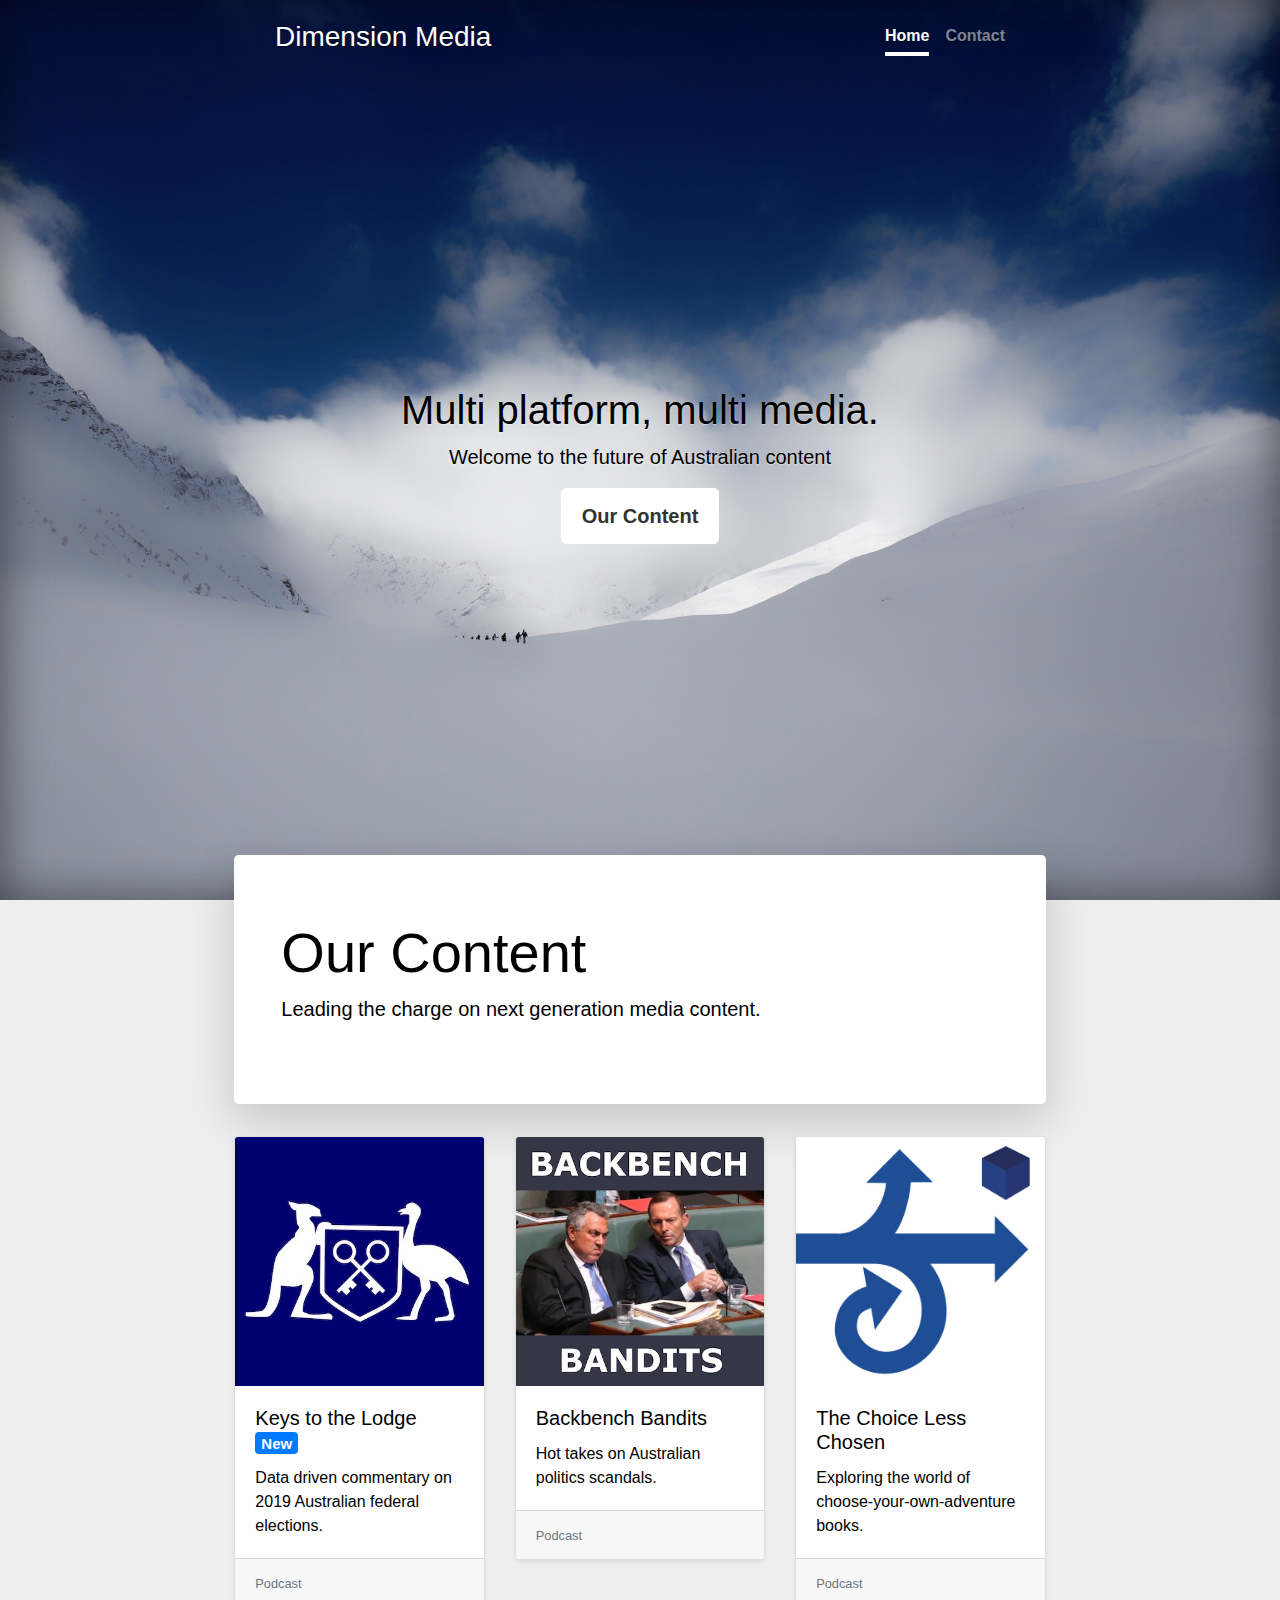
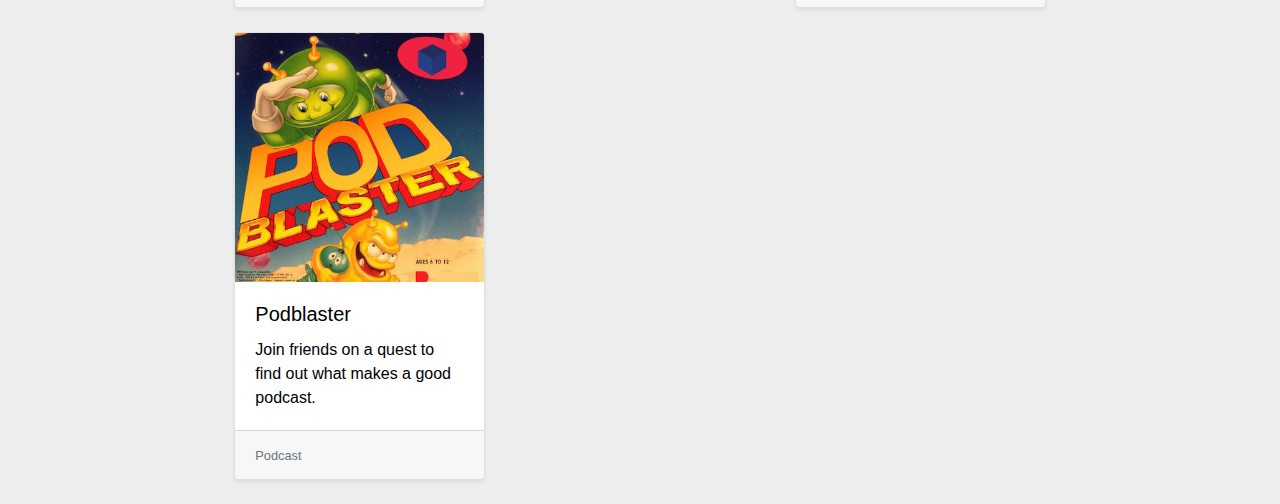
==== index.html @ 2ff3bc24 "Index" ====
<!doctype html>
<html lang="en">
<head>
    <meta charset="utf-8">
    <meta name="viewport" content="width=device-width, initial-scale=1, shrink-to-fit=no">
    <meta name="description" content="">
    <meta name="author" content="">
    <!--<link rel="icon" href="../../../../favicon.ico">-->

    <title>Dimension Media</title>

    <link href="css/bootstrap.min.css" rel="stylesheet">
    <link href="css/base.css" rel="stylesheet">
    
    <link href="css/index.css" rel="stylesheet">

</head>

<body>
<header>
    <div class="container">
        <div class="row pt-3">
            <div class="offset-md-2 col-md-8 my-1">
                <h3 class="masthead-brand">Dimension Media</h3>
                <nav class="nav nav-masthead justify-content-center">
                    <a class="nav-link active" href="index">Home</a>
                    <a class="nav-link " href="contact">Contact</a>
                </nav>
            </div>
        </div>
    </div>
</header>

<main role="main" class="cover">
    
    <div class="row h-100 splash">
        <div class="text-center col-sm-12 my-auto">
            <h1 class="cover-heading">Multi platform, multi media.</h1>
            <p class="lead">Welcome to the future of Australian content</p>
            <p class="lead">
                <a href="#shows" class="btn btn-lg btn-secondary">Our Content</a>
            </p>
        </div>
    </div>
    <div id="shows" class="row shows">
        <div class="col-md-8 offset-md-2">
            <div class="jumbotron shadow-lg">
                <div class="container">
                    <h1 class="display-4">Our Content</h1>
                    <p class="lead">Leading the charge on next generation media content.</p>
                </div>
            </div>
            <div class="row">
                
                    <div class="col-sm-4 mb-4">
                        <div class="card shadow-sm">
                            <img class="card-img-top"
                                 src="images/keys.jpg"
                                 alt="Keys to the Lodge">
                            <div class="card-body">
                                <h5 class="card-title">Keys to the Lodge <span class="badge badge-primary">New</span></h5>
                                <p class="card-text">Data driven commentary on 2019 Australian federal elections.</p>
                            </div>
                            <div class="card-footer">
                                <small class="text-muted">Podcast</small>
                            </div>
                        </div>
                    </div>
                
                    <div class="col-sm-4 mb-4">
                        <div class="card shadow-sm">
                            <img class="card-img-top"
                                 src="images/backbench.jpg"
                                 alt="Backbench Bandits">
                            <div class="card-body">
                                <h5 class="card-title">Backbench Bandits</h5>
                                <p class="card-text">Hot takes on Australian politics scandals.</p>
                            </div>
                            <div class="card-footer">
                                <small class="text-muted">Podcast</small>
                            </div>
                        </div>
                    </div>
                
                    <div class="col-sm-4 mb-4">
                        <div class="card shadow-sm">
                            <img class="card-img-top"
                                 src="images/choice.jpg"
                                 alt="The Choice Less Chosen">
                            <div class="card-body">
                                <h5 class="card-title">The Choice Less Chosen</h5>
                                <p class="card-text">Exploring the world of choose-your-own-adventure books.</p>
                            </div>
                            <div class="card-footer">
                                <small class="text-muted">Podcast</small>
                            </div>
                        </div>
                    </div>
                
                    <div class="col-sm-4 mb-4">
                        <div class="card shadow-sm">
                            <img class="card-img-top"
                                 src="images/podblasters.jpg"
                                 alt="Podblaster">
                            <div class="card-body">
                                <h5 class="card-title">Podblaster</h5>
                                <p class="card-text">Join friends on a quest to find out what makes a good podcast.</p>
                            </div>
                            <div class="card-footer">
                                <small class="text-muted">Podcast</small>
                            </div>
                        </div>
                    </div>
                
            </div>
        </div>
    </div>

</main>

<footer class="mastfoot">
    <div>
        
    </div>
</footer>
<script src="js/bootstrap.min.js"></script>
</body>
</html>
---- css/base.css ----
/*
 * Globals
 */

/* Links */
a,
a:focus,
a:hover {
    color: #fff;
}

/* Custom default button */
.btn-secondary,
.btn-secondary:hover,
.btn-secondary:focus {
    color: #333;
    text-shadow: none; /* Prevent inheritance from `body` */
    background-color: #fff;
    border: .05rem solid #fff;
}


/*
 * Base structure
 */

html,
body {
    height: 100%;
    scroll-behavior: smooth;
}

/*
 * Header
 */
.masthead {
    margin-bottom: 2rem;
}

.masthead-brand {
    margin-bottom: 0;
}

.nav-masthead .nav-link {
    padding: .25rem 0;
    font-weight: 700;
    color: rgba(255, 255, 255, .5);
    background-color: transparent;
    border-bottom: .25rem solid transparent;
}

.nav-masthead .nav-link:hover,
.nav-masthead .nav-link:focus {
    border-bottom-color: rgba(255, 255, 255, .25);
}

.nav-masthead .nav-link + .nav-link {
    margin-left: 1rem;
}

.nav-masthead .active {
    color: #fff;
    border-bottom-color: #fff;
}

@media (min-width: 48em) {
    .masthead-brand {
        float: left;
    }
    .nav-masthead {
        float: right;
    }
}


/*
 * Cover
 */
.cover {
    padding: 0 1.5rem;
}
.cover .btn-lg {
    padding: .75rem 1.25rem;
    font-weight: 700;
}


/*
 * Footer
 */
.mastfoot {
    color: rgba(255, 255, 255, .5);
}
---- css/index.css ----
html,
body {
    background-color: #eee;
    box-shadow: inset 0 0 3rem rgba(0, 0, 0, .5);
}

body {
    background: url('../images/snow.jpg') no-repeat center center fixed;
    -webkit-background-size: cover;
    -moz-background-size: cover;
    -o-background-size: cover;
    background-size: cover;
}

main {
    color: #000;
    height: 85%;
}

header {
    height: 10%;
    color: #fff;
    text-shadow: 0 .05rem .1rem rgba(0, 0, 0, .5);

}

.splash {
    text-shadow: 0 .05rem .1rem rgba(255, 255, 255, .5);
}

.jumbotron {
    background-color: #fff;
}
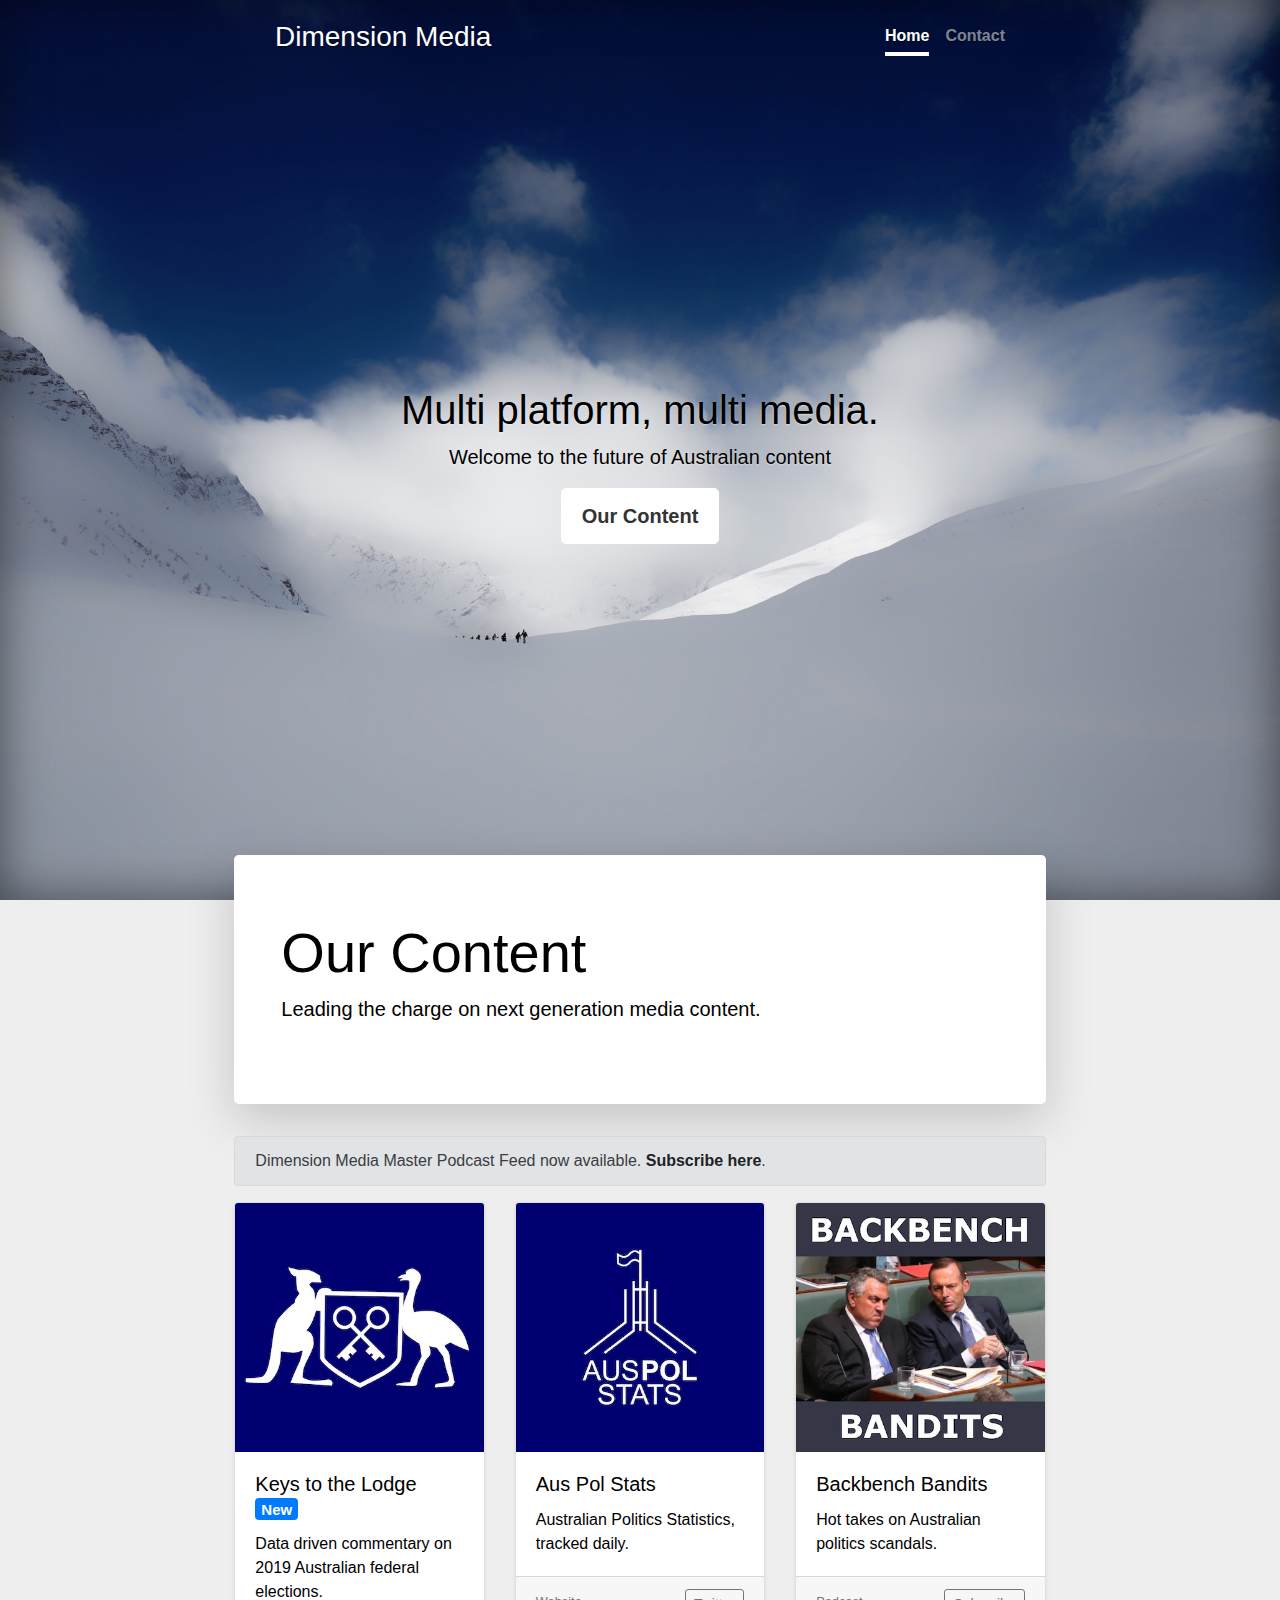
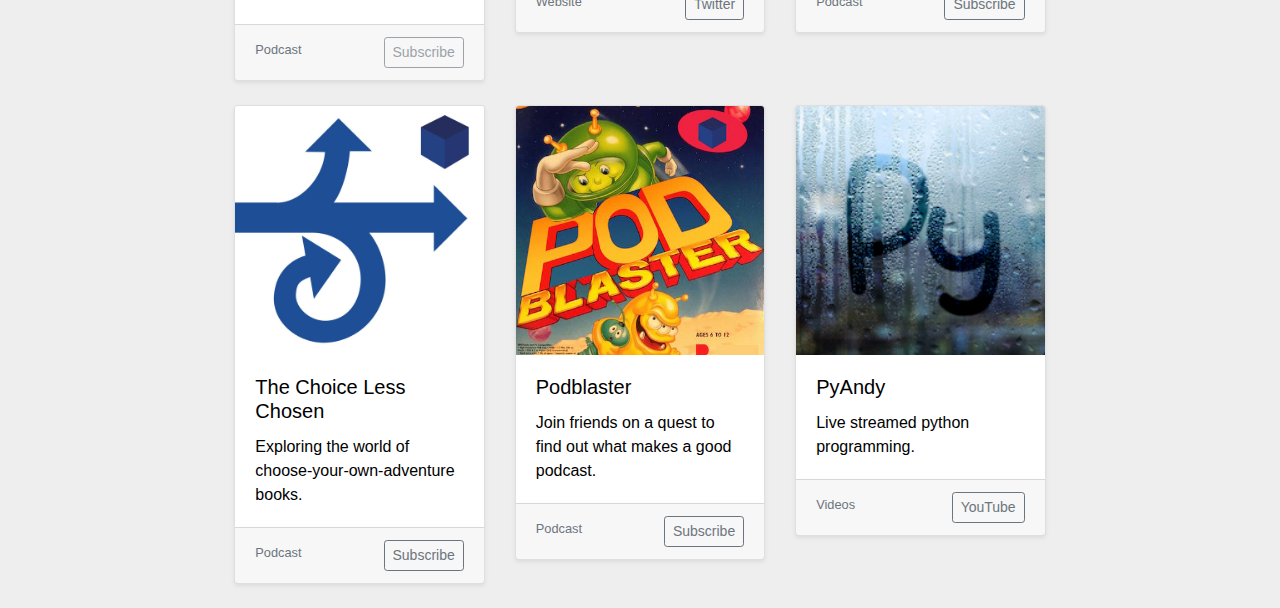
==== commit 3b0f8b56: "Content" ====
--- a/index.html
+++ b/index.html
@@ -50,6 +50,9 @@
                     <p class="lead">Leading the charge on next generation media content.</p>
                 </div>
             </div>
+            <div class="alert alert-secondary" role="alert">
+                Dimension Media Master Podcast Feed now available. <a href="#" class="alert-link">Subscribe here</a>.
+            </div>
             <div class="row">
                 
                     <div class="col-sm-4 mb-4">
@@ -58,11 +61,39 @@
                                  src="images/keys.jpg"
                                  alt="Keys to the Lodge">
                             <div class="card-body">
-                                <h5 class="card-title">Keys to the Lodge <span class="badge badge-primary">New</span></h5>
+                                <h5 class="card-title">Keys to the Lodge
+                                    <span class="badge badge-primary">New</span></h5>
                                 <p class="card-text">Data driven commentary on 2019 Australian federal elections.</p>
                             </div>
                             <div class="card-footer">
                                 <small class="text-muted">Podcast</small>
+                                <a href=""
+                                   role="button"
+                                   class="btn btn-sm btn-outline-secondary float-right disabled"
+                                >
+                                    Subscribe
+                                </a>
+                            </div>
+                        </div>
+                    </div>
+                
+                    <div class="col-sm-4 mb-4">
+                        <div class="card shadow-sm">
+                            <img class="card-img-top"
+                                 src="images/aps.jpg"
+                                 alt="Aus Pol Stats">
+                            <div class="card-body">
+                                <h5 class="card-title">Aus Pol Stats</h5>
+                                <p class="card-text">Australian Politics Statistics, tracked daily.</p>
+                            </div>
+                            <div class="card-footer">
+                                <small class="text-muted">Website</small>
+                                <a href="https://twitter.com/AusPolStats?lang=en"
+                                   role="button"
+                                   class="btn btn-sm btn-outline-secondary float-right"
+                                >
+                                    Twitter
+                                </a>
                             </div>
                         </div>
                     </div>
@@ -78,6 +109,12 @@
                             </div>
                             <div class="card-footer">
                                 <small class="text-muted">Podcast</small>
+                                <a href="https://pod.link/1433761688"
+                                   role="button"
+                                   class="btn btn-sm btn-outline-secondary float-right"
+                                >
+                                    Subscribe
+                                </a>
                             </div>
                         </div>
                     </div>
@@ -93,6 +130,12 @@
                             </div>
                             <div class="card-footer">
                                 <small class="text-muted">Podcast</small>
+                                <a href="https://pod.link/1220812943"
+                                   role="button"
+                                   class="btn btn-sm btn-outline-secondary float-right"
+                                >
+                                    Subscribe
+                                </a>
                             </div>
                         </div>
                     </div>
@@ -108,6 +151,33 @@
                             </div>
                             <div class="card-footer">
                                 <small class="text-muted">Podcast</small>
+                                <a href="https://pod.link/1187823014"
+                                   role="button"
+                                   class="btn btn-sm btn-outline-secondary float-right"
+                                >
+                                    Subscribe
+                                </a>
+                            </div>
+                        </div>
+                    </div>
+                
+                    <div class="col-sm-4 mb-4">
+                        <div class="card shadow-sm">
+                            <img class="card-img-top"
+                                 src="images/pyandy.jpg"
+                                 alt="PyAndy">
+                            <div class="card-body">
+                                <h5 class="card-title">PyAndy</h5>
+                                <p class="card-text">Live streamed python programming.</p>
+                            </div>
+                            <div class="card-footer">
+                                <small class="text-muted">Videos</small>
+                                <a href="https://www.youtube.com/channel/UCT0oEArSloMLL_URLyy2HfA"
+                                   role="button"
+                                   class="btn btn-sm btn-outline-secondary float-right"
+                                >
+                                    YouTube
+                                </a>
                             </div>
                         </div>
                     </div>
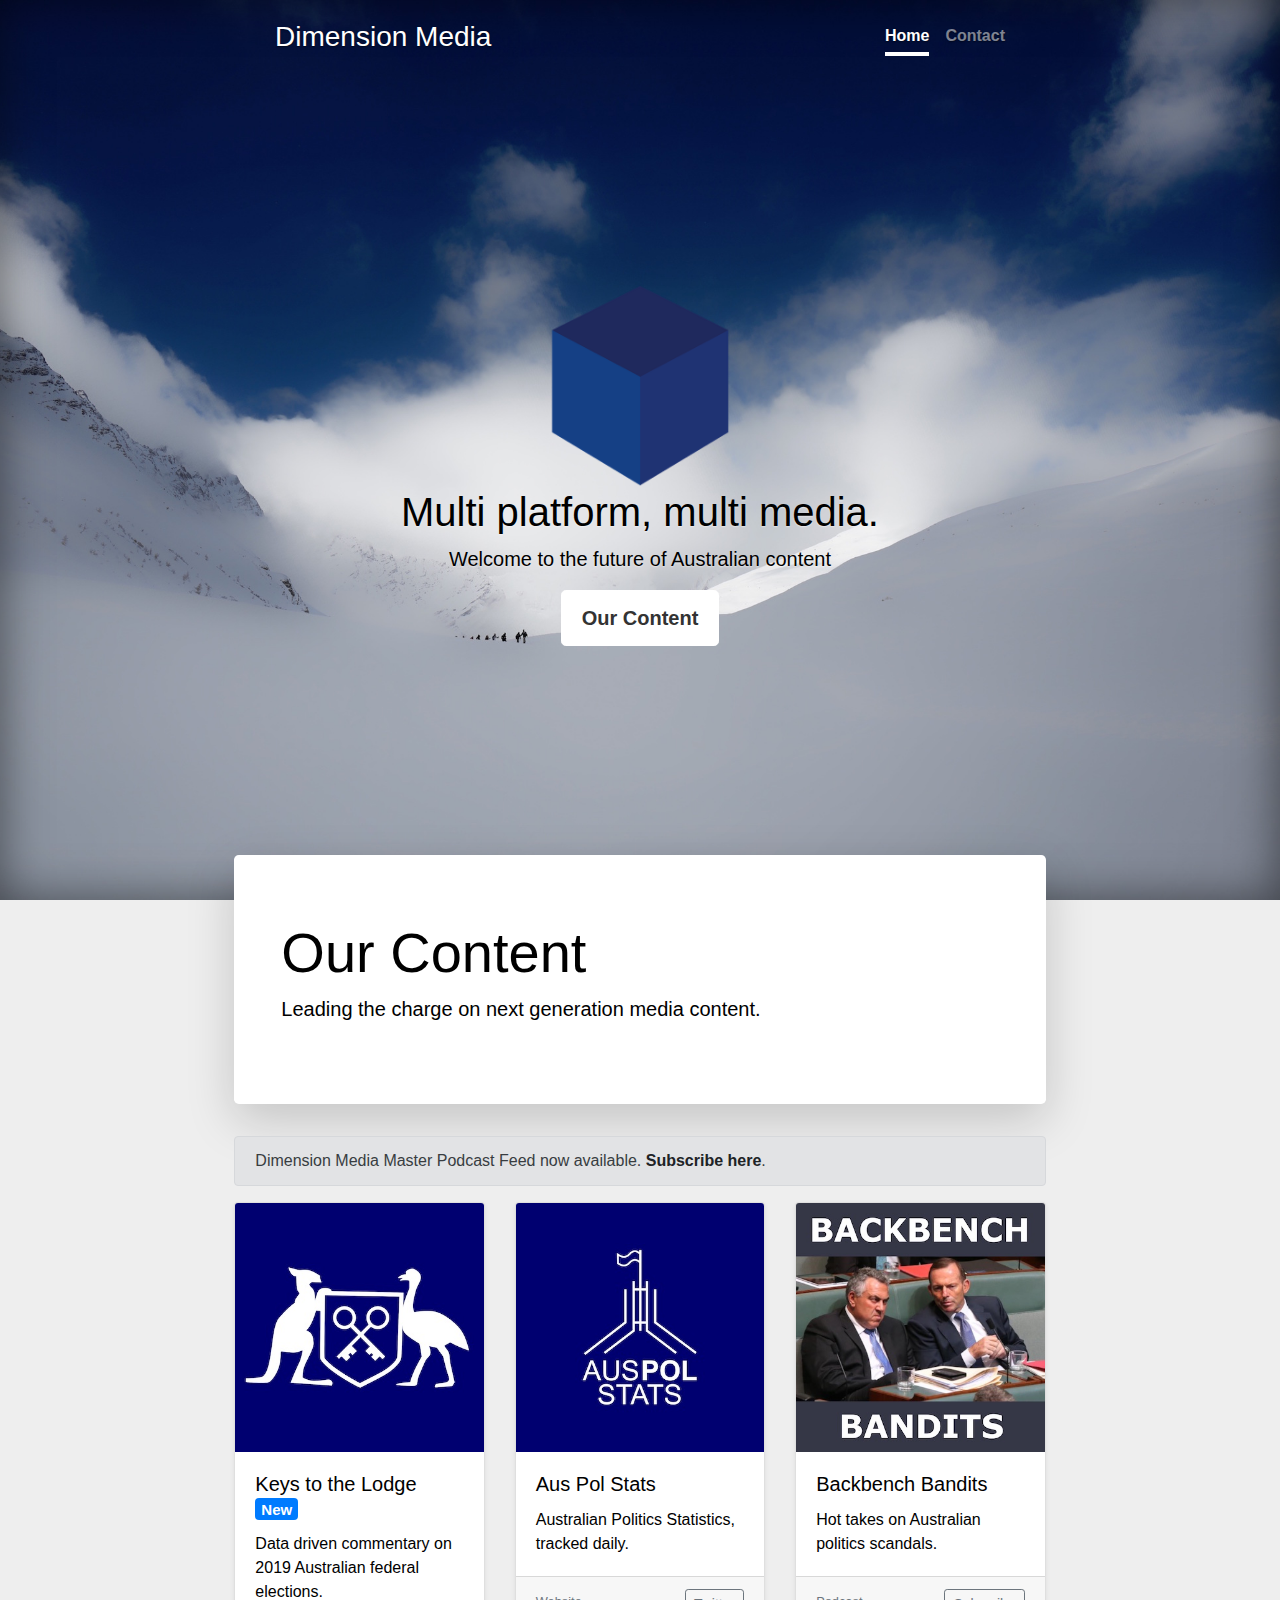
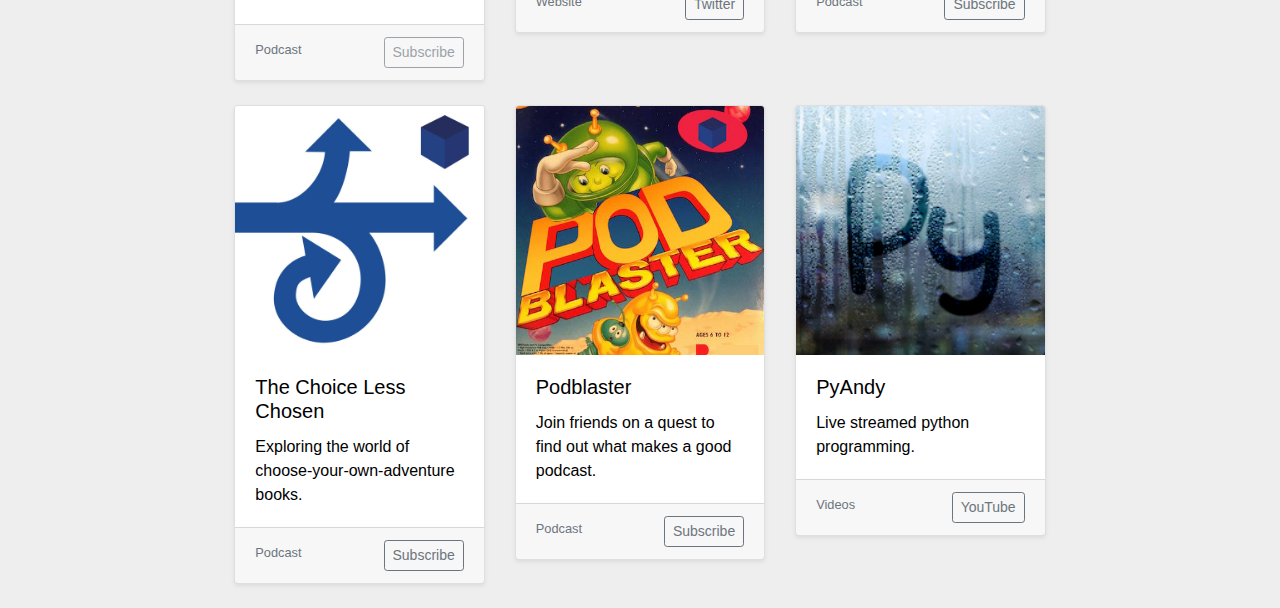
==== commit c3d65dac: "Logo" ====
--- a/index.html
+++ b/index.html
@@ -35,6 +35,7 @@
     
     <div class="row h-100 splash">
         <div class="text-center col-sm-12 my-auto">
+            <img src="images/logo.png" style="max-width: 15%">
             <h1 class="cover-heading">Multi platform, multi media.</h1>
             <p class="lead">Welcome to the future of Australian content</p>
             <p class="lead">
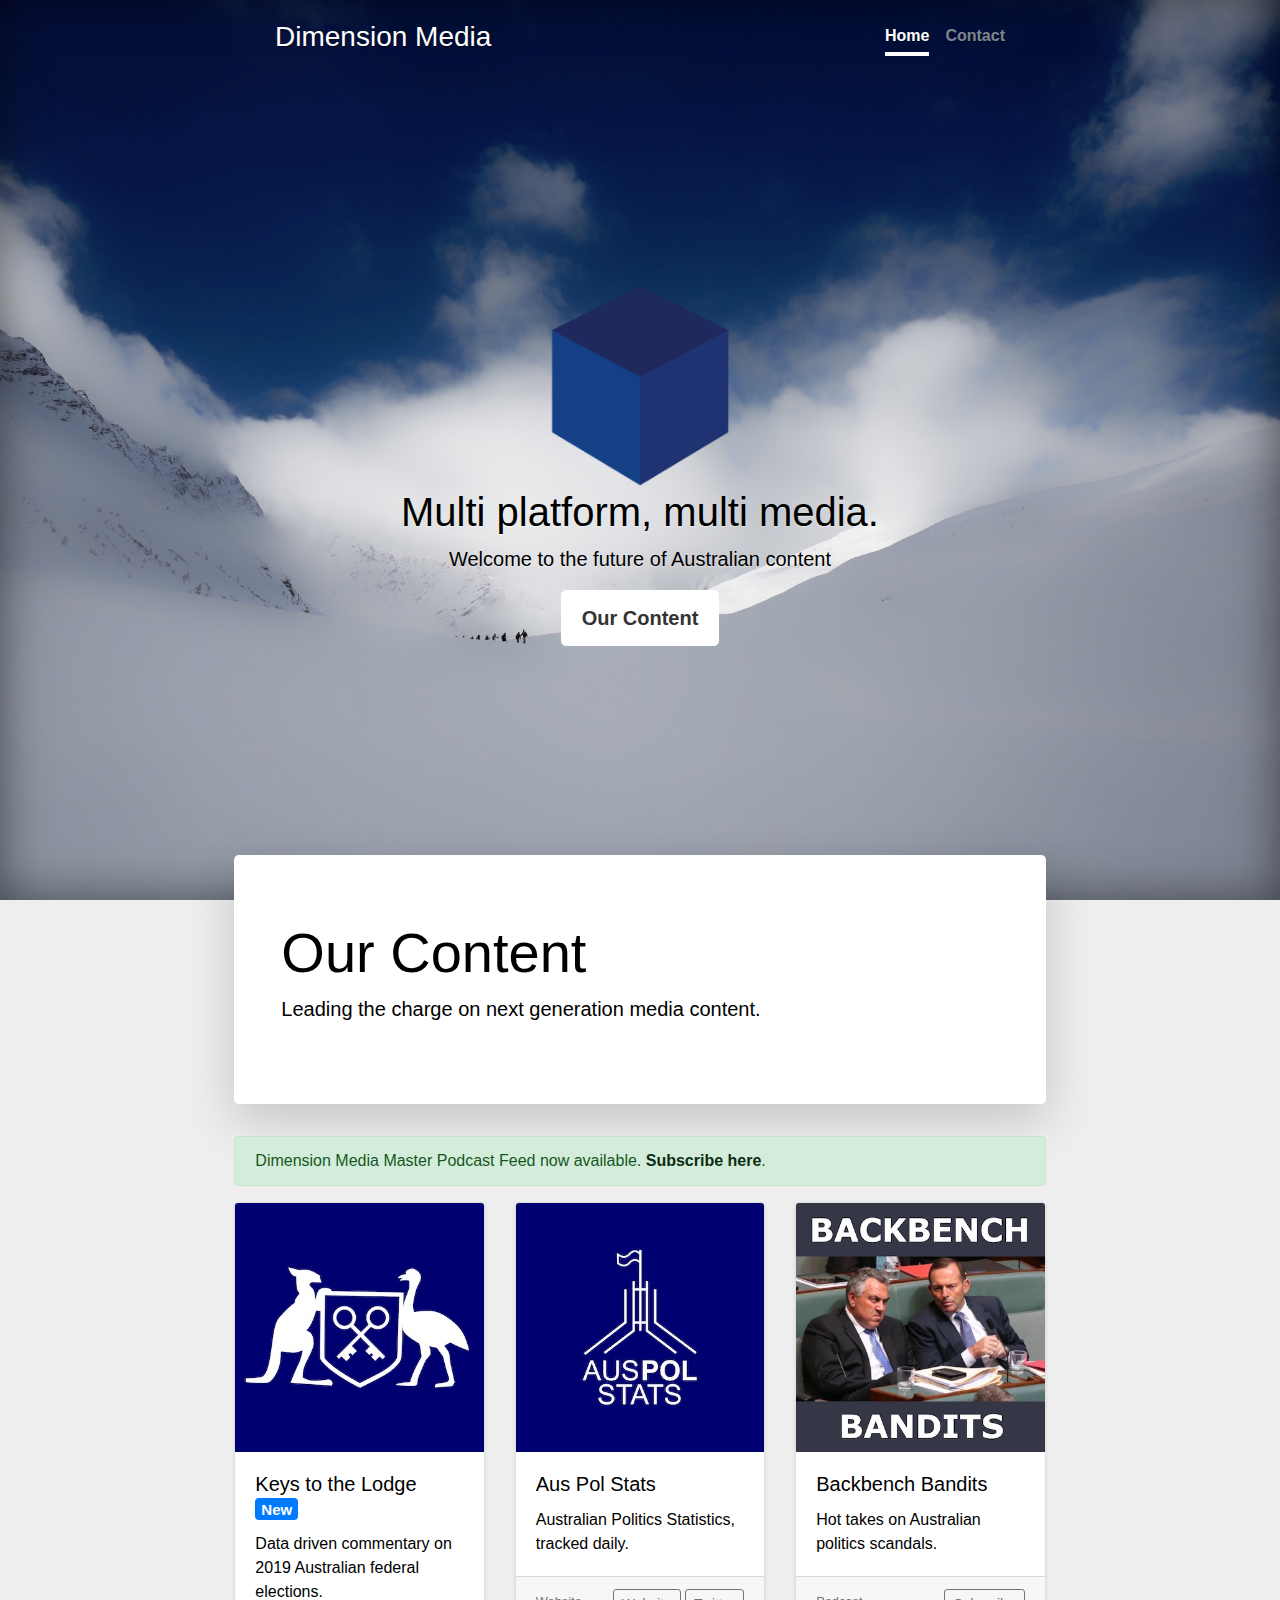
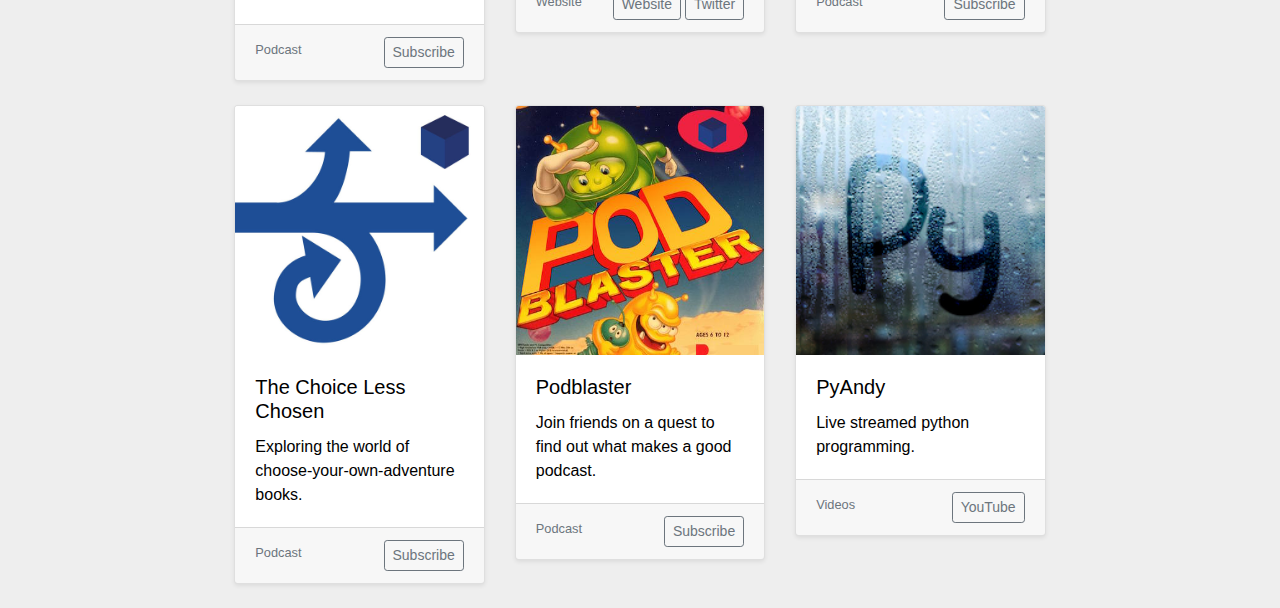
==== commit eb3f1955: "Adding new links" ====
--- a/index.html
+++ b/index.html
@@ -51,8 +51,8 @@
                     <p class="lead">Leading the charge on next generation media content.</p>
                 </div>
             </div>
-            <div class="alert alert-secondary" role="alert">
-                Dimension Media Master Podcast Feed now available. <a href="#" class="alert-link">Subscribe here</a>.
+            <div class="alert alert-success" role="alert">
+                Dimension Media Master Podcast Feed now available. <a href="https://pod.link/1447037359" class="alert-link">Subscribe here</a>.
             </div>
             <div class="row">
                 
@@ -68,12 +68,14 @@
                             </div>
                             <div class="card-footer">
                                 <small class="text-muted">Podcast</small>
-                                <a href=""
-                                   role="button"
-                                   class="btn btn-sm btn-outline-secondary float-right disabled"
-                                >
-                                    Subscribe
-                                </a>
+                                <a href="https://pod.link/1447060366"
+                                   role="button"
+                                   class="btn btn-sm btn-outline-secondary float-right"
+                                >
+                                    Subscribe
+                                </a>
+
+                                
                             </div>
                         </div>
                     </div>
@@ -95,6 +97,15 @@
                                 >
                                     Twitter
                                 </a>
+
+                                
+                                    <a href="https://auspolstats.com"
+                                       role="button"
+                                       class="btn btn-sm btn-outline-secondary float-right mr-1"
+                                    >
+                                        Website
+                                    </a>
+                                
                             </div>
                         </div>
                     </div>
@@ -116,6 +127,8 @@
                                 >
                                     Subscribe
                                 </a>
+
+                                
                             </div>
                         </div>
                     </div>
@@ -137,6 +150,8 @@
                                 >
                                     Subscribe
                                 </a>
+
+                                
                             </div>
                         </div>
                     </div>
@@ -158,6 +173,8 @@
                                 >
                                     Subscribe
                                 </a>
+
+                                
                             </div>
                         </div>
                     </div>
@@ -179,6 +196,8 @@
                                 >
                                     YouTube
                                 </a>
+
+                                
                             </div>
                         </div>
                     </div>
